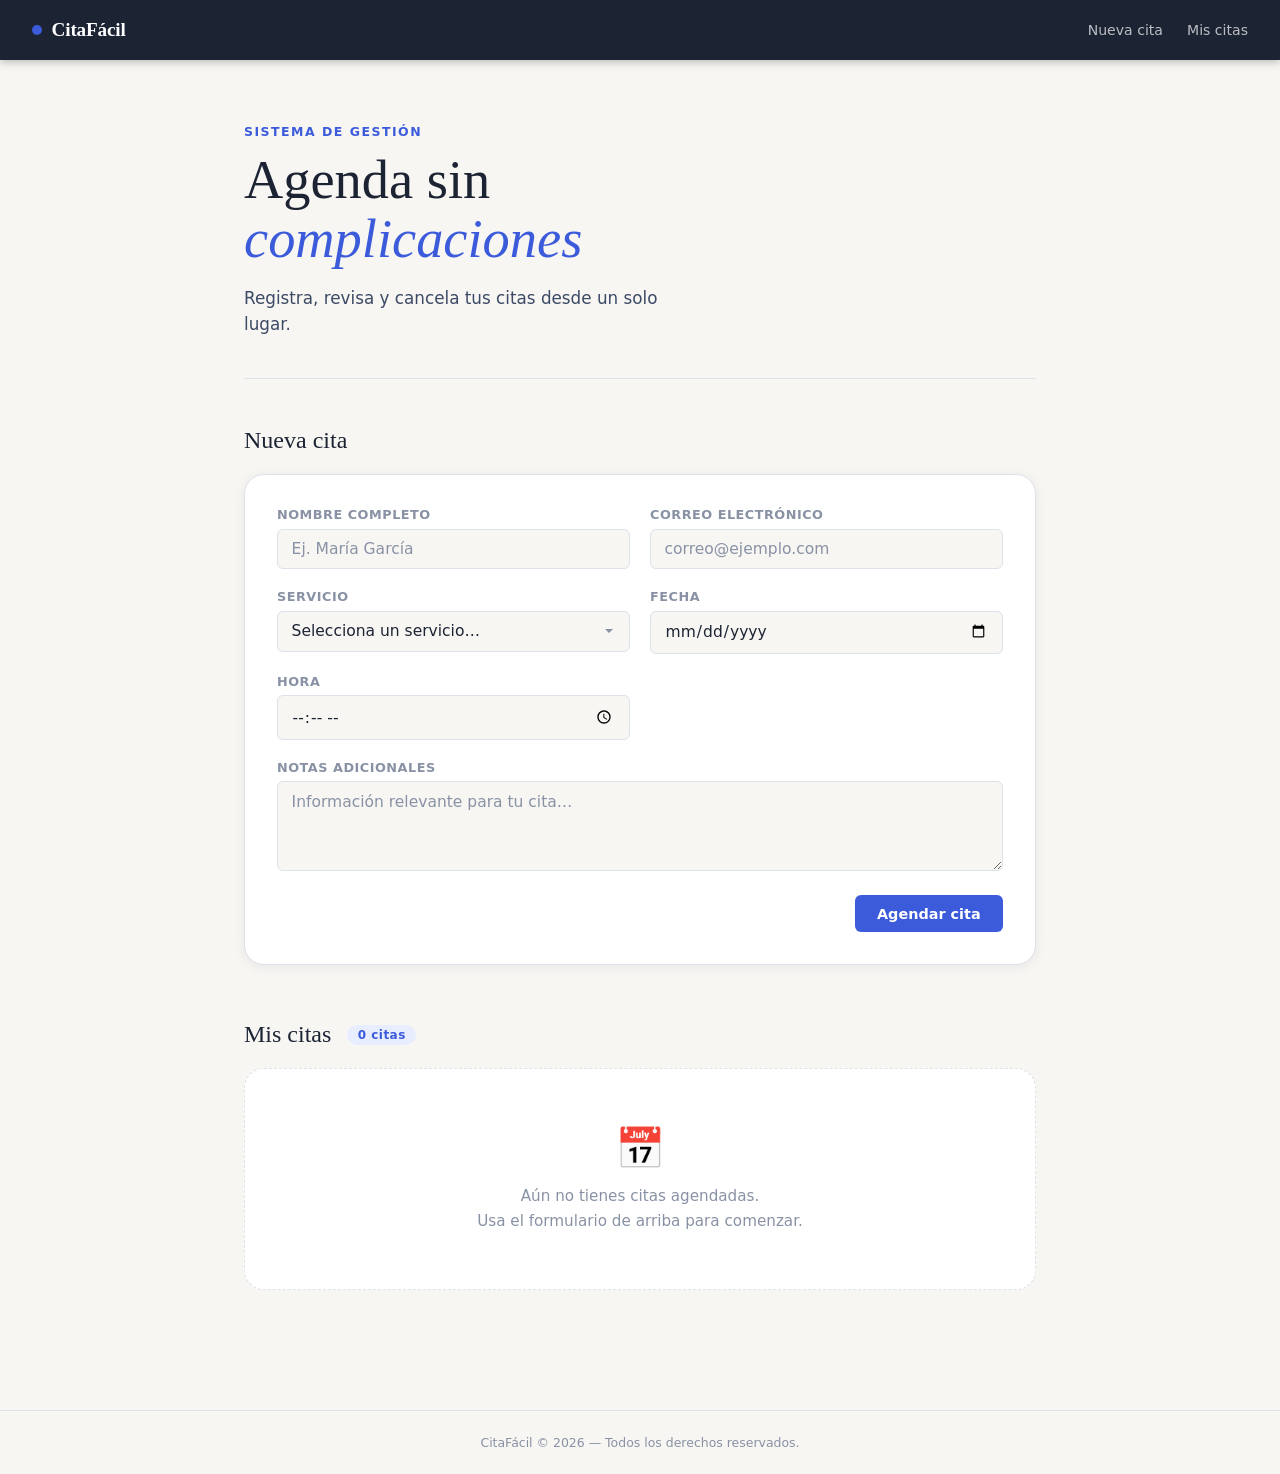
==== index/index.html @ 02a8d47b "main" ====
<!DOCTYPE html>
<html lang="es">
<head>
  <meta charset="UTF-8" />
  <meta name="viewport" content="width=device-width, initial-scale=1.0"/>
  <title>CitaFácil — Agenda tu cita</title>
  <link rel="stylesheet" href="styles.css" />
</head>
<body>

  <!-- ENCABEZADO -->
  <header class="header">
    <div class="header__brand">
      <span class="header__dot"></span>
      <span class="header__name">CitaFácil</span>
    </div>
    <nav class="header__nav">
      <a href="#nueva">Nueva cita</a>
      <a href="#lista">Mis citas</a>
    </nav>
  </header>

  <main class="main">

    <!-- HERO -->
    <section class="hero">
      <p class="hero__eyebrow">Sistema de gestión</p>
      <h1 class="hero__title">Agenda sin<br/><em>complicaciones</em></h1>
      <p class="hero__sub">Registra, revisa y cancela tus citas desde un solo lugar.</p>
    </section>

    <!-- FORMULARIO NUEVA CITA -->
    <section class="section" id="nueva">
      <h2 class="section__title">Nueva cita</h2>

      <div class="form-card">
        <div class="form-grid">

          <div class="field">
            <label class="field__label" for="nombre">Nombre completo</label>
            <input class="field__input" type="text" id="nombre" placeholder="Ej. María García" />
          </div>

          <div class="field">
            <label class="field__label" for="email">Correo electrónico</label>
            <input class="field__input" type="email" id="email" placeholder="correo@ejemplo.com" />
          </div>

          <div class="field">
            <label class="field__label" for="servicio">Servicio</label>
            <select class="field__input field__select" id="servicio">
              <option value="">Selecciona un servicio…</option>
              <option value="Consulta general">Consulta general</option>
              <option value="Revisión de seguimiento">Revisión de seguimiento</option>
              <option value="Urgencias">Urgencias</option>
              <option value="Asesoría especializada">Asesoría especializada</option>
              <option value="Otro">Otro</option>
            </select>
          </div>

          <div class="field">
            <label class="field__label" for="fecha">Fecha</label>
            <input class="field__input" type="date" id="fecha" />
          </div>

          <div class="field">
            <label class="field__label" for="hora">Hora</label>
            <input class="field__input" type="time" id="hora" />
          </div>

          <div class="field field--full">
            <label class="field__label" for="notas">Notas adicionales</label>
            <textarea class="field__input field__textarea" id="notas" placeholder="Información relevante para tu cita…"></textarea>
          </div>

        </div>

        <div class="form-footer">
          <p class="form-error" id="form-error" aria-live="polite"></p>
          <button class="btn btn--primary" id="btn-agendar" onclick="agendarCita()">Agendar cita</button>
        </div>
      </div>
    </section>

    <!-- LISTA DE CITAS -->
    <section class="section" id="lista">
      <div class="section__header">
        <h2 class="section__title">Mis citas</h2>
        <span class="badge" id="contador">0 citas</span>
      </div>

      <div class="empty-state" id="empty-state">
        <div class="empty-state__icon">📅</div>
        <p class="empty-state__text">Aún no tienes citas agendadas.<br/>Usa el formulario de arriba para comenzar.</p>
      </div>

      <div class="citas-lista" id="citas-lista"></div>
    </section>

  </main>

  <footer class="footer">
    <p>CitaFácil &copy; 2026 — Todos los derechos reservados.</p>
  </footer>

  <!-- TOAST -->
  <div class="toast" id="toast" aria-live="assertive"></div>

  <!-- MODAL CANCELAR -->
  <div class="modal-overlay" id="modal-overlay" onclick="cerrarModal()">
    <div class="modal" onclick="event.stopPropagation()">
      <h3 class="modal__title">¿Cancelar esta cita?</h3>
      <p class="modal__body" id="modal-body"></p>
      <div class="modal__actions">
        <button class="btn btn--ghost" onclick="cerrarModal()">Volver</button>
        <button class="btn btn--danger" id="modal-confirm">Sí, cancelar</button>
      </div>
    </div>
  </div>

  <script src="app.js"></script>
</body>
</html>
---- index/styles.css ----
/* ===================================================
   CitaFácil — styles.css
   Paleta: Pizarra profundo, blanco hueso, acento añil
=================================================== */

/* ── TOKENS ─────────────────────────────────────── */
:root {
  --col-bg:        #F7F6F3;
  --col-surface:   #FFFFFF;
  --col-slate:     #1C2333;
  --col-slate-mid: #3D4A66;
  --col-muted:     #8892A4;
  --col-accent:    #3B5BDB;
  --col-accent-lt: #E8EDFF;
  --col-danger:    #D94F4F;
  --col-danger-lt: #FDEAEA;
  --col-success:   #2E7D52;
  --col-success-lt:#E6F4ED;
  --col-border:    #DDE1EA;

  --ff-display: 'Georgia', 'Times New Roman', serif;
  --ff-body:    'Segoe UI', system-ui, -apple-system, sans-serif;

  --radius-sm:  6px;
  --radius-md:  12px;
  --radius-lg:  20px;

  --shadow-card: 0 2px 12px rgba(28,35,51,.07);
  --shadow-lift: 0 8px 28px rgba(28,35,51,.14);

  --transition: 200ms ease;
}

/* ── RESET ───────────────────────────────────────── */
*, *::before, *::after { box-sizing: border-box; margin: 0; padding: 0; }
html { scroll-behavior: smooth; }
body {
  font-family: var(--ff-body);
  background: var(--col-bg);
  color: var(--col-slate);
  min-height: 100vh;
  display: flex;
  flex-direction: column;
}
a { color: inherit; text-decoration: none; }

/* ── HEADER ──────────────────────────────────────── */
.header {
  position: sticky;
  top: 0;
  z-index: 100;
  background: var(--col-slate);
  color: #fff;
  display: flex;
  align-items: center;
  justify-content: space-between;
  padding: 0 2rem;
  height: 60px;
  box-shadow: 0 2px 8px rgba(0,0,0,.25);
}

.header__brand {
  display: flex;
  align-items: center;
  gap: .6rem;
  font-family: var(--ff-display);
  font-size: 1.2rem;
  font-weight: bold;
  letter-spacing: -.01em;
}

.header__dot {
  width: 10px;
  height: 10px;
  border-radius: 50%;
  background: var(--col-accent);
  display: inline-block;
}

.header__nav {
  display: flex;
  gap: 1.5rem;
  font-size: .88rem;
  color: rgba(255,255,255,.7);
}
.header__nav a:hover { color: #fff; }

/* ── MAIN ────────────────────────────────────────── */
.main {
  flex: 1;
  max-width: 840px;
  width: 100%;
  margin: 0 auto;
  padding: 0 1.5rem 4rem;
}

/* ── HERO ────────────────────────────────────────── */
.hero {
  padding: 4rem 0 2.5rem;
  border-bottom: 1px solid var(--col-border);
  margin-bottom: 3rem;
}

.hero__eyebrow {
  font-size: .78rem;
  font-weight: 600;
  letter-spacing: .12em;
  text-transform: uppercase;
  color: var(--col-accent);
  margin-bottom: .75rem;
}

.hero__title {
  font-family: var(--ff-display);
  font-size: clamp(2.2rem, 6vw, 3.4rem);
  font-weight: normal;
  line-height: 1.08;
  color: var(--col-slate);
  margin-bottom: 1rem;
}

.hero__title em {
  font-style: italic;
  color: var(--col-accent);
}

.hero__sub {
  font-size: 1.05rem;
  color: var(--col-slate-mid);
  max-width: 420px;
  line-height: 1.6;
}

/* ── SECTIONS ────────────────────────────────────── */
.section {
  margin-bottom: 3.5rem;
}

.section__header {
  display: flex;
  align-items: center;
  gap: 1rem;
  margin-bottom: 1.25rem;
}

.section__title {
  font-family: var(--ff-display);
  font-size: 1.5rem;
  font-weight: normal;
  color: var(--col-slate);
  margin-bottom: 1.25rem;
}

.section__header .section__title { margin-bottom: 0; }

.badge {
  background: var(--col-accent-lt);
  color: var(--col-accent);
  font-size: .75rem;
  font-weight: 700;
  letter-spacing: .04em;
  padding: .2rem .65rem;
  border-radius: 999px;
}

/* ── FORM CARD ───────────────────────────────────── */
.form-card {
  background: var(--col-surface);
  border: 1px solid var(--col-border);
  border-radius: var(--radius-lg);
  padding: 2rem;
  box-shadow: var(--shadow-card);
}

.form-grid {
  display: grid;
  grid-template-columns: 1fr 1fr;
  gap: 1.25rem;
}

/* ── FIELD ───────────────────────────────────────── */
.field { display: flex; flex-direction: column; gap: .4rem; }
.field--full { grid-column: 1 / -1; }

.field__label {
  font-size: .8rem;
  font-weight: 600;
  letter-spacing: .04em;
  text-transform: uppercase;
  color: var(--col-muted);
}

.field__input {
  font-family: var(--ff-body);
  font-size: .97rem;
  color: var(--col-slate);
  background: var(--col-bg);
  border: 1.5px solid var(--col-border);
  border-radius: var(--radius-sm);
  padding: .65rem .85rem;
  outline: none;
  transition: border-color var(--transition), box-shadow var(--transition);
  width: 100%;
}

.field__input:focus {
  border-color: var(--col-accent);
  box-shadow: 0 0 0 3px rgba(59,91,219,.12);
}

.field__input::placeholder { color: var(--col-muted); }

.field__select { cursor: pointer; appearance: none;
  background-image: url("data:image/svg+xml,%3Csvg xmlns='http://www.w3.org/2000/svg' viewBox='0 0 16 16' fill='%238892A4'%3E%3Cpath d='M4 6l4 4 4-4'/%3E%3C/svg%3E");
  background-repeat: no-repeat;
  background-position: right .75rem center;
  background-size: 16px;
  padding-right: 2.2rem;
}

.field__textarea { min-height: 90px; resize: vertical; }

/* ── FORM FOOTER ─────────────────────────────────── */
.form-footer {
  display: flex;
  align-items: center;
  justify-content: space-between;
  margin-top: 1.5rem;
  gap: 1rem;
  flex-wrap: wrap;
}

.form-error {
  font-size: .85rem;
  color: var(--col-danger);
  flex: 1;
  min-height: 1.2rem;
}

/* ── BUTTONS ─────────────────────────────────────── */
.btn {
  font-family: var(--ff-body);
  font-size: .9rem;
  font-weight: 600;
  border: none;
  border-radius: var(--radius-sm);
  padding: .65rem 1.4rem;
  cursor: pointer;
  transition: background var(--transition), transform var(--transition), box-shadow var(--transition);
}

.btn--primary {
  background: var(--col-accent);
  color: #fff;
}
.btn--primary:hover {
  background: #2f4bc7;
  box-shadow: 0 4px 14px rgba(59,91,219,.35);
  transform: translateY(-1px);
}
.btn--primary:active { transform: translateY(0); }

.btn--ghost {
  background: transparent;
  color: var(--col-slate-mid);
  border: 1.5px solid var(--col-border);
}
.btn--ghost:hover { background: var(--col-bg); }

.btn--danger {
  background: var(--col-danger);
  color: #fff;
}
.btn--danger:hover { background: #b83e3e; }

/* ── EMPTY STATE ─────────────────────────────────── */
.empty-state {
  text-align: center;
  padding: 3.5rem 1rem;
  border: 1.5px dashed var(--col-border);
  border-radius: var(--radius-lg);
  background: var(--col-surface);
}

.empty-state__icon { font-size: 2.5rem; margin-bottom: .75rem; }
.empty-state__text { color: var(--col-muted); line-height: 1.6; font-size: .95rem; }

/* ── CITAS LISTA ─────────────────────────────────── */
.citas-lista { display: flex; flex-direction: column; gap: .9rem; }

/* ── CITA CARD ───────────────────────────────────── */
.cita-card {
  background: var(--col-surface);
  border: 1px solid var(--col-border);
  border-left: 4px solid var(--col-accent);
  border-radius: var(--radius-md);
  padding: 1.2rem 1.4rem;
  display: flex;
  align-items: flex-start;
  justify-content: space-between;
  gap: 1rem;
  box-shadow: var(--shadow-card);
  transition: box-shadow var(--transition);
  animation: slideIn .25s ease both;
}
.cita-card:hover { box-shadow: var(--shadow-lift); }
.cita-card.cancelled { border-left-color: var(--col-danger); opacity: .65; }

@keyframes slideIn {
  from { opacity: 0; transform: translateY(10px); }
  to   { opacity: 1; transform: translateY(0); }
}

.cita-info { flex: 1; min-width: 0; }

.cita-nombre {
  font-weight: 700;
  font-size: 1rem;
  color: var(--col-slate);
  margin-bottom: .2rem;
  white-space: nowrap;
  overflow: hidden;
  text-overflow: ellipsis;
}

.cita-meta {
  font-size: .82rem;
  color: var(--col-muted);
  display: flex;
  flex-wrap: wrap;
  gap: .5rem .9rem;
  margin-top: .35rem;
}
.cita-meta span::before { content: "·"; margin-right: .4rem; color: var(--col-border); }
.cita-meta span:first-child::before { display: none; }

.cita-servicio {
  display: inline-block;
  font-size: .75rem;
  font-weight: 600;
  background: var(--col-accent-lt);
  color: var(--col-accent);
  padding: .15rem .55rem;
  border-radius: 4px;
  margin-bottom: .3rem;
}

.cita-card.cancelled .cita-servicio {
  background: var(--col-danger-lt);
  color: var(--col-danger);
}

.cita-notas {
  font-size: .82rem;
  color: var(--col-slate-mid);
  margin-top: .4rem;
  font-style: italic;
}

.cita-actions { display: flex; gap: .5rem; flex-shrink: 0; align-items: flex-start; }

.btn-icon {
  background: none;
  border: 1.5px solid var(--col-border);
  border-radius: var(--radius-sm);
  padding: .4rem .7rem;
  font-size: .8rem;
  cursor: pointer;
  color: var(--col-muted);
  transition: background var(--transition), color var(--transition), border-color var(--transition);
  font-family: var(--ff-body);
  font-weight: 600;
}
.btn-icon:hover { background: var(--col-danger-lt); color: var(--col-danger); border-color: var(--col-danger); }

.status-pill {
  font-size: .72rem;
  font-weight: 700;
  letter-spacing: .05em;
  text-transform: uppercase;
  padding: .2rem .55rem;
  border-radius: 4px;
  background: var(--col-danger-lt);
  color: var(--col-danger);
}

/* ── MODAL ───────────────────────────────────────── */
.modal-overlay {
  display: none;
  position: fixed;
  inset: 0;
  background: rgba(28,35,51,.45);
  backdrop-filter: blur(3px);
  z-index: 200;
  align-items: center;
  justify-content: center;
}
.modal-overlay.active { display: flex; }

.modal {
  background: var(--col-surface);
  border-radius: var(--radius-lg);
  padding: 2rem;
  max-width: 380px;
  width: 90%;
  box-shadow: var(--shadow-lift);
  animation: popIn .2s ease both;
}

@keyframes popIn {
  from { opacity: 0; transform: scale(.93); }
  to   { opacity: 1; transform: scale(1); }
}

.modal__title { font-family: var(--ff-display); font-size: 1.25rem; margin-bottom: .75rem; }
.modal__body  { font-size: .92rem; color: var(--col-slate-mid); line-height: 1.6; margin-bottom: 1.5rem; }
.modal__actions { display: flex; gap: .75rem; justify-content: flex-end; }

/* ── TOAST ───────────────────────────────────────── */
.toast {
  position: fixed;
  bottom: 2rem;
  left: 50%;
  transform: translateX(-50%) translateY(30px);
  background: var(--col-slate);
  color: #fff;
  font-size: .88rem;
  padding: .7rem 1.4rem;
  border-radius: 999px;
  opacity: 0;
  pointer-events: none;
  transition: opacity .25s ease, transform .25s ease;
  white-space: nowrap;
  z-index: 300;
}
.toast.show {
  opacity: 1;
  transform: translateX(-50%) translateY(0);
}

/* ── FOOTER ──────────────────────────────────────── */
.footer {
  text-align: center;
  padding: 1.5rem;
  font-size: .78rem;
  color: var(--col-muted);
  border-top: 1px solid var(--col-border);
}

/* ── RESPONSIVE ──────────────────────────────────── */
@media (max-width: 600px) {
  .form-grid { grid-template-columns: 1fr; }
  .field--full { grid-column: 1; }
  .header { padding: 0 1rem; }
  .form-card { padding: 1.25rem; }
  .hero { padding: 2.5rem 0 2rem; }
}
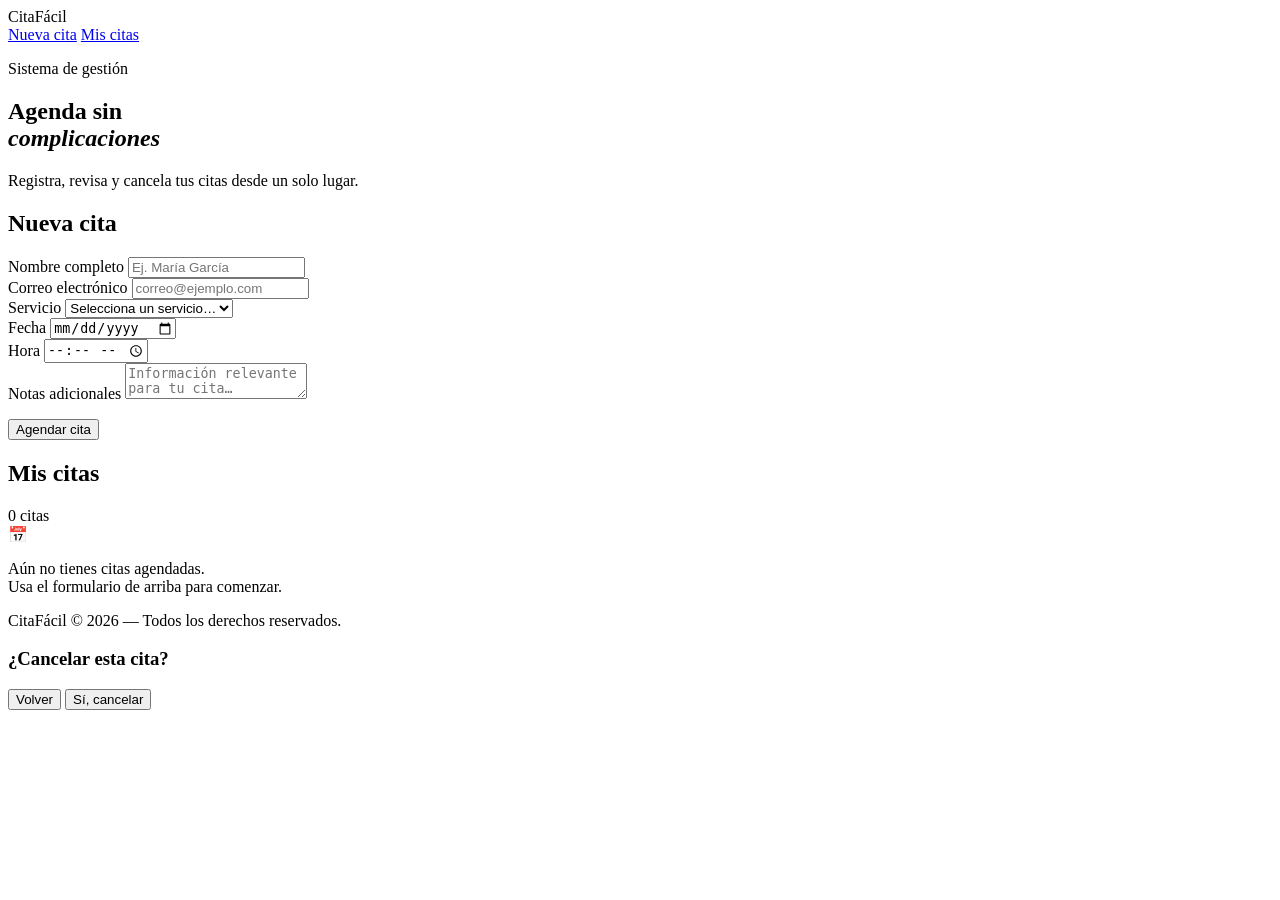
==== commit 1e88b1ea: "er" ====
--- a/index/index.html
+++ b/index/index.html
@@ -4,7 +4,7 @@
   <meta charset="UTF-8" />
   <meta name="viewport" content="width=device-width, initial-scale=1.0"/>
   <title>CitaFácil — Agenda tu cita</title>
-  <link rel="stylesheet" href="styles.css" />
+  <link rel="stylesheet" href="styles.css/styles.css" />
 </head>
 <body>
 
@@ -118,6 +118,5 @@
     </div>
   </div>
 
-  <script src="app.js"></script>
 </body>
 </html>
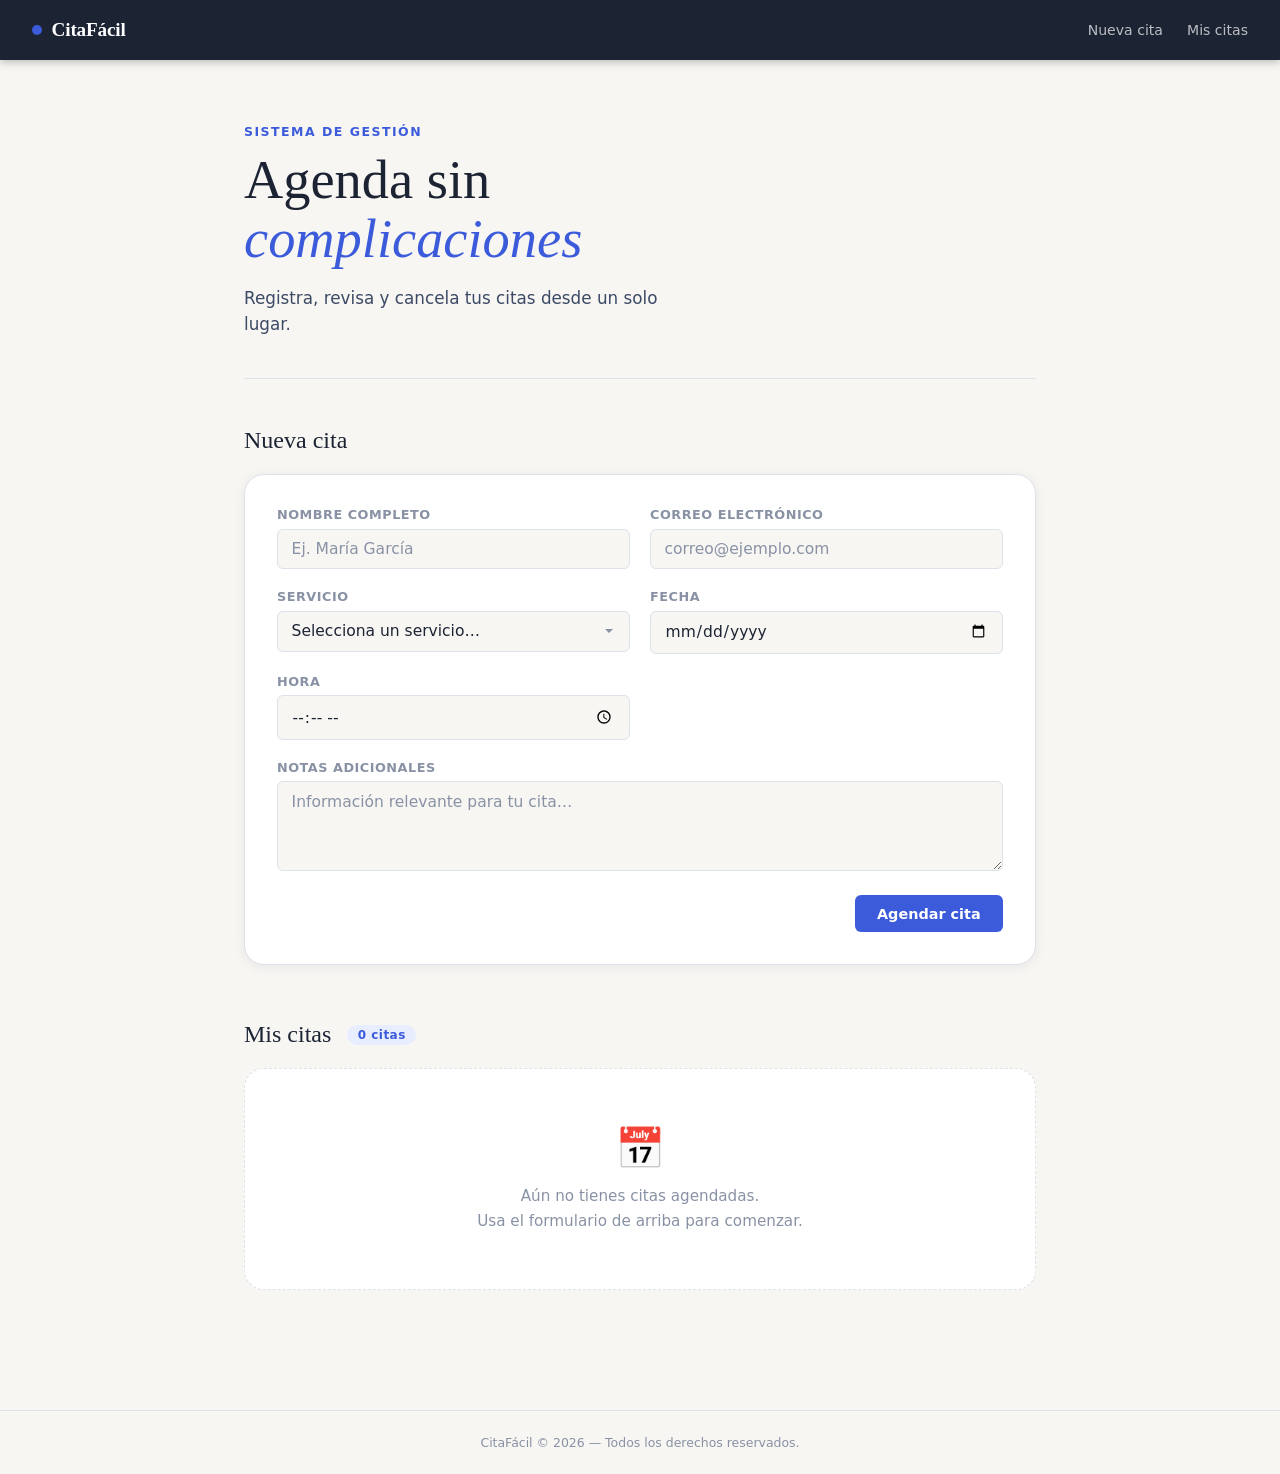
==== commit 4741ea38: "arreglo error" ====
--- a/index/index.html
+++ b/index/index.html
@@ -4,7 +4,7 @@
   <meta charset="UTF-8" />
   <meta name="viewport" content="width=device-width, initial-scale=1.0"/>
   <title>CitaFácil — Agenda tu cita</title>
-  <link rel="stylesheet" href="styles.css/styles.css" />
+  <link rel="stylesheet" href="styles.css" />
 </head>
 <body>
 
--- a/index/styles.css
+++ b/index/styles.css
@@ -0,0 +1,457 @@
+/* ===================================================
+   CitaFácil — styles.css
+   Paleta: Pizarra profundo, blanco hueso, acento añil
+=================================================== */
+
+/* ── TOKENS ─────────────────────────────────────── */
+:root {
+  --col-bg:        #F7F6F3;
+  --col-surface:   #FFFFFF;
+  --col-slate:     #1C2333;
+  --col-slate-mid: #3D4A66;
+  --col-muted:     #8892A4;
+  --col-accent:    #3B5BDB;
+  --col-accent-lt: #E8EDFF;
+  --col-danger:    #D94F4F;
+  --col-danger-lt: #FDEAEA;
+  --col-success:   #2E7D52;
+  --col-success-lt:#E6F4ED;
+  --col-border:    #DDE1EA;
+
+  --ff-display: 'Georgia', 'Times New Roman', serif;
+  --ff-body:    'Segoe UI', system-ui, -apple-system, sans-serif;
+
+  --radius-sm:  6px;
+  --radius-md:  12px;
+  --radius-lg:  20px;
+
+  --shadow-card: 0 2px 12px rgba(28,35,51,.07);
+  --shadow-lift: 0 8px 28px rgba(28,35,51,.14);
+
+  --transition: 200ms ease;
+}
+
+/* ── RESET ───────────────────────────────────────── */
+*, *::before, *::after { box-sizing: border-box; margin: 0; padding: 0; }
+html { scroll-behavior: smooth; }
+body {
+  font-family: var(--ff-body);
+  background: var(--col-bg);
+  color: var(--col-slate);
+  min-height: 100vh;
+  display: flex;
+  flex-direction: column;
+}
+a { color: inherit; text-decoration: none; }
+
+/* ── HEADER ──────────────────────────────────────── */
+.header {
+  position: sticky;
+  top: 0;
+  z-index: 100;
+  background: var(--col-slate);
+  color: #fff;
+  display: flex;
+  align-items: center;
+  justify-content: space-between;
+  padding: 0 2rem;
+  height: 60px;
+  box-shadow: 0 2px 8px rgba(0,0,0,.25);
+}
+
+.header__brand {
+  display: flex;
+  align-items: center;
+  gap: .6rem;
+  font-family: var(--ff-display);
+  font-size: 1.2rem;
+  font-weight: bold;
+  letter-spacing: -.01em;
+}
+
+.header__dot {
+  width: 10px;
+  height: 10px;
+  border-radius: 50%;
+  background: var(--col-accent);
+  display: inline-block;
+}
+
+.header__nav {
+  display: flex;
+  gap: 1.5rem;
+  font-size: .88rem;
+  color: rgba(255,255,255,.7);
+}
+.header__nav a:hover { color: #fff; }
+
+/* ── MAIN ────────────────────────────────────────── */
+.main {
+  flex: 1;
+  max-width: 840px;
+  width: 100%;
+  margin: 0 auto;
+  padding: 0 1.5rem 4rem;
+}
+
+/* ── HERO ────────────────────────────────────────── */
+.hero {
+  padding: 4rem 0 2.5rem;
+  border-bottom: 1px solid var(--col-border);
+  margin-bottom: 3rem;
+}
+
+.hero__eyebrow {
+  font-size: .78rem;
+  font-weight: 600;
+  letter-spacing: .12em;
+  text-transform: uppercase;
+  color: var(--col-accent);
+  margin-bottom: .75rem;
+}
+
+.hero__title {
+  font-family: var(--ff-display);
+  font-size: clamp(2.2rem, 6vw, 3.4rem);
+  font-weight: normal;
+  line-height: 1.08;
+  color: var(--col-slate);
+  margin-bottom: 1rem;
+}
+
+.hero__title em {
+  font-style: italic;
+  color: var(--col-accent);
+}
+
+.hero__sub {
+  font-size: 1.05rem;
+  color: var(--col-slate-mid);
+  max-width: 420px;
+  line-height: 1.6;
+}
+
+/* ── SECTIONS ────────────────────────────────────── */
+.section {
+  margin-bottom: 3.5rem;
+}
+
+.section__header {
+  display: flex;
+  align-items: center;
+  gap: 1rem;
+  margin-bottom: 1.25rem;
+}
+
+.section__title {
+  font-family: var(--ff-display);
+  font-size: 1.5rem;
+  font-weight: normal;
+  color: var(--col-slate);
+  margin-bottom: 1.25rem;
+}
+
+.section__header .section__title { margin-bottom: 0; }
+
+.badge {
+  background: var(--col-accent-lt);
+  color: var(--col-accent);
+  font-size: .75rem;
+  font-weight: 700;
+  letter-spacing: .04em;
+  padding: .2rem .65rem;
+  border-radius: 999px;
+}
+
+/* ── FORM CARD ───────────────────────────────────── */
+.form-card {
+  background: var(--col-surface);
+  border: 1px solid var(--col-border);
+  border-radius: var(--radius-lg);
+  padding: 2rem;
+  box-shadow: var(--shadow-card);
+}
+
+.form-grid {
+  display: grid;
+  grid-template-columns: 1fr 1fr;
+  gap: 1.25rem;
+}
+
+/* ── FIELD ───────────────────────────────────────── */
+.field { display: flex; flex-direction: column; gap: .4rem; }
+.field--full { grid-column: 1 / -1; }
+
+.field__label {
+  font-size: .8rem;
+  font-weight: 600;
+  letter-spacing: .04em;
+  text-transform: uppercase;
+  color: var(--col-muted);
+}
+
+.field__input {
+  font-family: var(--ff-body);
+  font-size: .97rem;
+  color: var(--col-slate);
+  background: var(--col-bg);
+  border: 1.5px solid var(--col-border);
+  border-radius: var(--radius-sm);
+  padding: .65rem .85rem;
+  outline: none;
+  transition: border-color var(--transition), box-shadow var(--transition);
+  width: 100%;
+}
+
+.field__input:focus {
+  border-color: var(--col-accent);
+  box-shadow: 0 0 0 3px rgba(59,91,219,.12);
+}
+
+.field__input::placeholder { color: var(--col-muted); }
+
+.field__select { cursor: pointer; appearance: none;
+  background-image: url("data:image/svg+xml,%3Csvg xmlns='http://www.w3.org/2000/svg' viewBox='0 0 16 16' fill='%238892A4'%3E%3Cpath d='M4 6l4 4 4-4'/%3E%3C/svg%3E");
+  background-repeat: no-repeat;
+  background-position: right .75rem center;
+  background-size: 16px;
+  padding-right: 2.2rem;
+}
+
+.field__textarea { min-height: 90px; resize: vertical; }
+
+/* ── FORM FOOTER ─────────────────────────────────── */
+.form-footer {
+  display: flex;
+  align-items: center;
+  justify-content: space-between;
+  margin-top: 1.5rem;
+  gap: 1rem;
+  flex-wrap: wrap;
+}
+
+.form-error {
+  font-size: .85rem;
+  color: var(--col-danger);
+  flex: 1;
+  min-height: 1.2rem;
+}
+
+/* ── BUTTONS ─────────────────────────────────────── */
+.btn {
+  font-family: var(--ff-body);
+  font-size: .9rem;
+  font-weight: 600;
+  border: none;
+  border-radius: var(--radius-sm);
+  padding: .65rem 1.4rem;
+  cursor: pointer;
+  transition: background var(--transition), transform var(--transition), box-shadow var(--transition);
+}
+
+.btn--primary {
+  background: var(--col-accent);
+  color: #fff;
+}
+.btn--primary:hover {
+  background: #2f4bc7;
+  box-shadow: 0 4px 14px rgba(59,91,219,.35);
+  transform: translateY(-1px);
+}
+.btn--primary:active { transform: translateY(0); }
+
+.btn--ghost {
+  background: transparent;
+  color: var(--col-slate-mid);
+  border: 1.5px solid var(--col-border);
+}
+.btn--ghost:hover { background: var(--col-bg); }
+
+.btn--danger {
+  background: var(--col-danger);
+  color: #fff;
+}
+.btn--danger:hover { background: #b83e3e; }
+
+/* ── EMPTY STATE ─────────────────────────────────── */
+.empty-state {
+  text-align: center;
+  padding: 3.5rem 1rem;
+  border: 1.5px dashed var(--col-border);
+  border-radius: var(--radius-lg);
+  background: var(--col-surface);
+}
+
+.empty-state__icon { font-size: 2.5rem; margin-bottom: .75rem; }
+.empty-state__text { color: var(--col-muted); line-height: 1.6; font-size: .95rem; }
+
+/* ── CITAS LISTA ─────────────────────────────────── */
+.citas-lista { display: flex; flex-direction: column; gap: .9rem; }
+
+/* ── CITA CARD ───────────────────────────────────── */
+.cita-card {
+  background: var(--col-surface);
+  border: 1px solid var(--col-border);
+  border-left: 4px solid var(--col-accent);
+  border-radius: var(--radius-md);
+  padding: 1.2rem 1.4rem;
+  display: flex;
+  align-items: flex-start;
+  justify-content: space-between;
+  gap: 1rem;
+  box-shadow: var(--shadow-card);
+  transition: box-shadow var(--transition);
+  animation: slideIn .25s ease both;
+}
+.cita-card:hover { box-shadow: var(--shadow-lift); }
+.cita-card.cancelled { border-left-color: var(--col-danger); opacity: .65; }
+
+@keyframes slideIn {
+  from { opacity: 0; transform: translateY(10px); }
+  to   { opacity: 1; transform: translateY(0); }
+}
+
+.cita-info { flex: 1; min-width: 0; }
+
+.cita-nombre {
+  font-weight: 700;
+  font-size: 1rem;
+  color: var(--col-slate);
+  margin-bottom: .2rem;
+  white-space: nowrap;
+  overflow: hidden;
+  text-overflow: ellipsis;
+}
+
+.cita-meta {
+  font-size: .82rem;
+  color: var(--col-muted);
+  display: flex;
+  flex-wrap: wrap;
+  gap: .5rem .9rem;
+  margin-top: .35rem;
+}
+.cita-meta span::before { content: "·"; margin-right: .4rem; color: var(--col-border); }
+.cita-meta span:first-child::before { display: none; }
+
+.cita-servicio {
+  display: inline-block;
+  font-size: .75rem;
+  font-weight: 600;
+  background: var(--col-accent-lt);
+  color: var(--col-accent);
+  padding: .15rem .55rem;
+  border-radius: 4px;
+  margin-bottom: .3rem;
+}
+
+.cita-card.cancelled .cita-servicio {
+  background: var(--col-danger-lt);
+  color: var(--col-danger);
+}
+
+.cita-notas {
+  font-size: .82rem;
+  color: var(--col-slate-mid);
+  margin-top: .4rem;
+  font-style: italic;
+}
+
+.cita-actions { display: flex; gap: .5rem; flex-shrink: 0; align-items: flex-start; }
+
+.btn-icon {
+  background: none;
+  border: 1.5px solid var(--col-border);
+  border-radius: var(--radius-sm);
+  padding: .4rem .7rem;
+  font-size: .8rem;
+  cursor: pointer;
+  color: var(--col-muted);
+  transition: background var(--transition), color var(--transition), border-color var(--transition);
+  font-family: var(--ff-body);
+  font-weight: 600;
+}
+.btn-icon:hover { background: var(--col-danger-lt); color: var(--col-danger); border-color: var(--col-danger); }
+
+.status-pill {
+  font-size: .72rem;
+  font-weight: 700;
+  letter-spacing: .05em;
+  text-transform: uppercase;
+  padding: .2rem .55rem;
+  border-radius: 4px;
+  background: var(--col-danger-lt);
+  color: var(--col-danger);
+}
+
+/* ── MODAL ───────────────────────────────────────── */
+.modal-overlay {
+  display: none;
+  position: fixed;
+  inset: 0;
+  background: rgba(28,35,51,.45);
+  backdrop-filter: blur(3px);
+  z-index: 200;
+  align-items: center;
+  justify-content: center;
+}
+.modal-overlay.active { display: flex; }
+
+.modal {
+  background: var(--col-surface);
+  border-radius: var(--radius-lg);
+  padding: 2rem;
+  max-width: 380px;
+  width: 90%;
+  box-shadow: var(--shadow-lift);
+  animation: popIn .2s ease both;
+}
+
+@keyframes popIn {
+  from { opacity: 0; transform: scale(.93); }
+  to   { opacity: 1; transform: scale(1); }
+}
+
+.modal__title { font-family: var(--ff-display); font-size: 1.25rem; margin-bottom: .75rem; }
+.modal__body  { font-size: .92rem; color: var(--col-slate-mid); line-height: 1.6; margin-bottom: 1.5rem; }
+.modal__actions { display: flex; gap: .75rem; justify-content: flex-end; }
+
+/* ── TOAST ───────────────────────────────────────── */
+.toast {
+  position: fixed;
+  bottom: 2rem;
+  left: 50%;
+  transform: translateX(-50%) translateY(30px);
+  background: var(--col-slate);
+  color: #fff;
+  font-size: .88rem;
+  padding: .7rem 1.4rem;
+  border-radius: 999px;
+  opacity: 0;
+  pointer-events: none;
+  transition: opacity .25s ease, transform .25s ease;
+  white-space: nowrap;
+  z-index: 300;
+}
+.toast.show {
+  opacity: 1;
+  transform: translateX(-50%) translateY(0);
+}
+
+/* ── FOOTER ──────────────────────────────────────── */
+.footer {
+  text-align: center;
+  padding: 1.5rem;
+  font-size: .78rem;
+  color: var(--col-muted);
+  border-top: 1px solid var(--col-border);
+}
+
+/* ── RESPONSIVE ──────────────────────────────────── */
+@media (max-width: 600px) {
+  .form-grid { grid-template-columns: 1fr; }
+  .field--full { grid-column: 1; }
+  .header { padding: 0 1rem; }
+  .form-card { padding: 1.25rem; }
+  .hero { padding: 2.5rem 0 2rem; }
+}
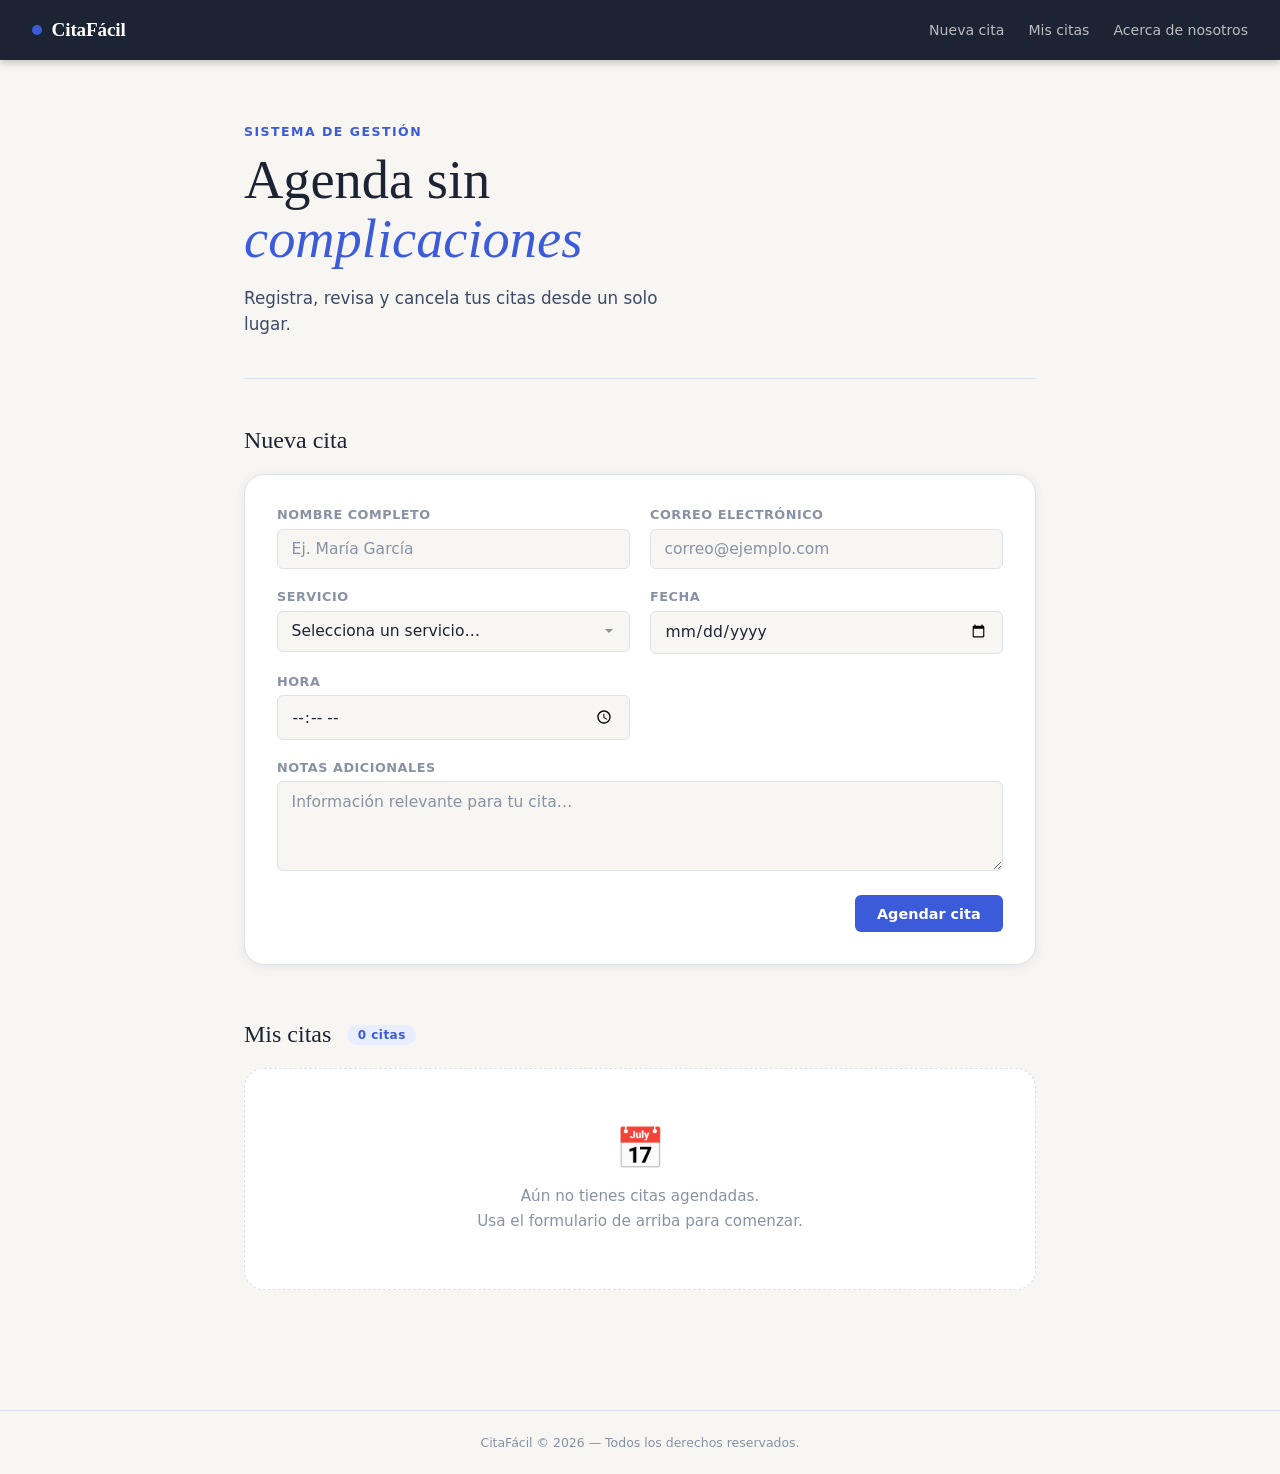
==== commit 55c22c32: "Cambio1 Cambio1" ====
--- a/index/index.html
+++ b/index/index.html
@@ -8,7 +8,7 @@
 </head>
 <body>
 
-  <!-- ENCABEZADO -->
+  
   <header class="header">
     <div class="header__brand">
       <span class="header__dot"></span>
@@ -17,6 +17,7 @@
     <nav class="header__nav">
       <a href="#nueva">Nueva cita</a>
       <a href="#lista">Mis citas</a>
+      <a href="Acerca_de_nosotros.html" class="active">Acerca de nosotros</a>
     </nav>
   </header>
 
@@ -118,5 +119,6 @@
     </div>
   </div>
 
+  <script src="app.js"></script>
 </body>
 </html>
